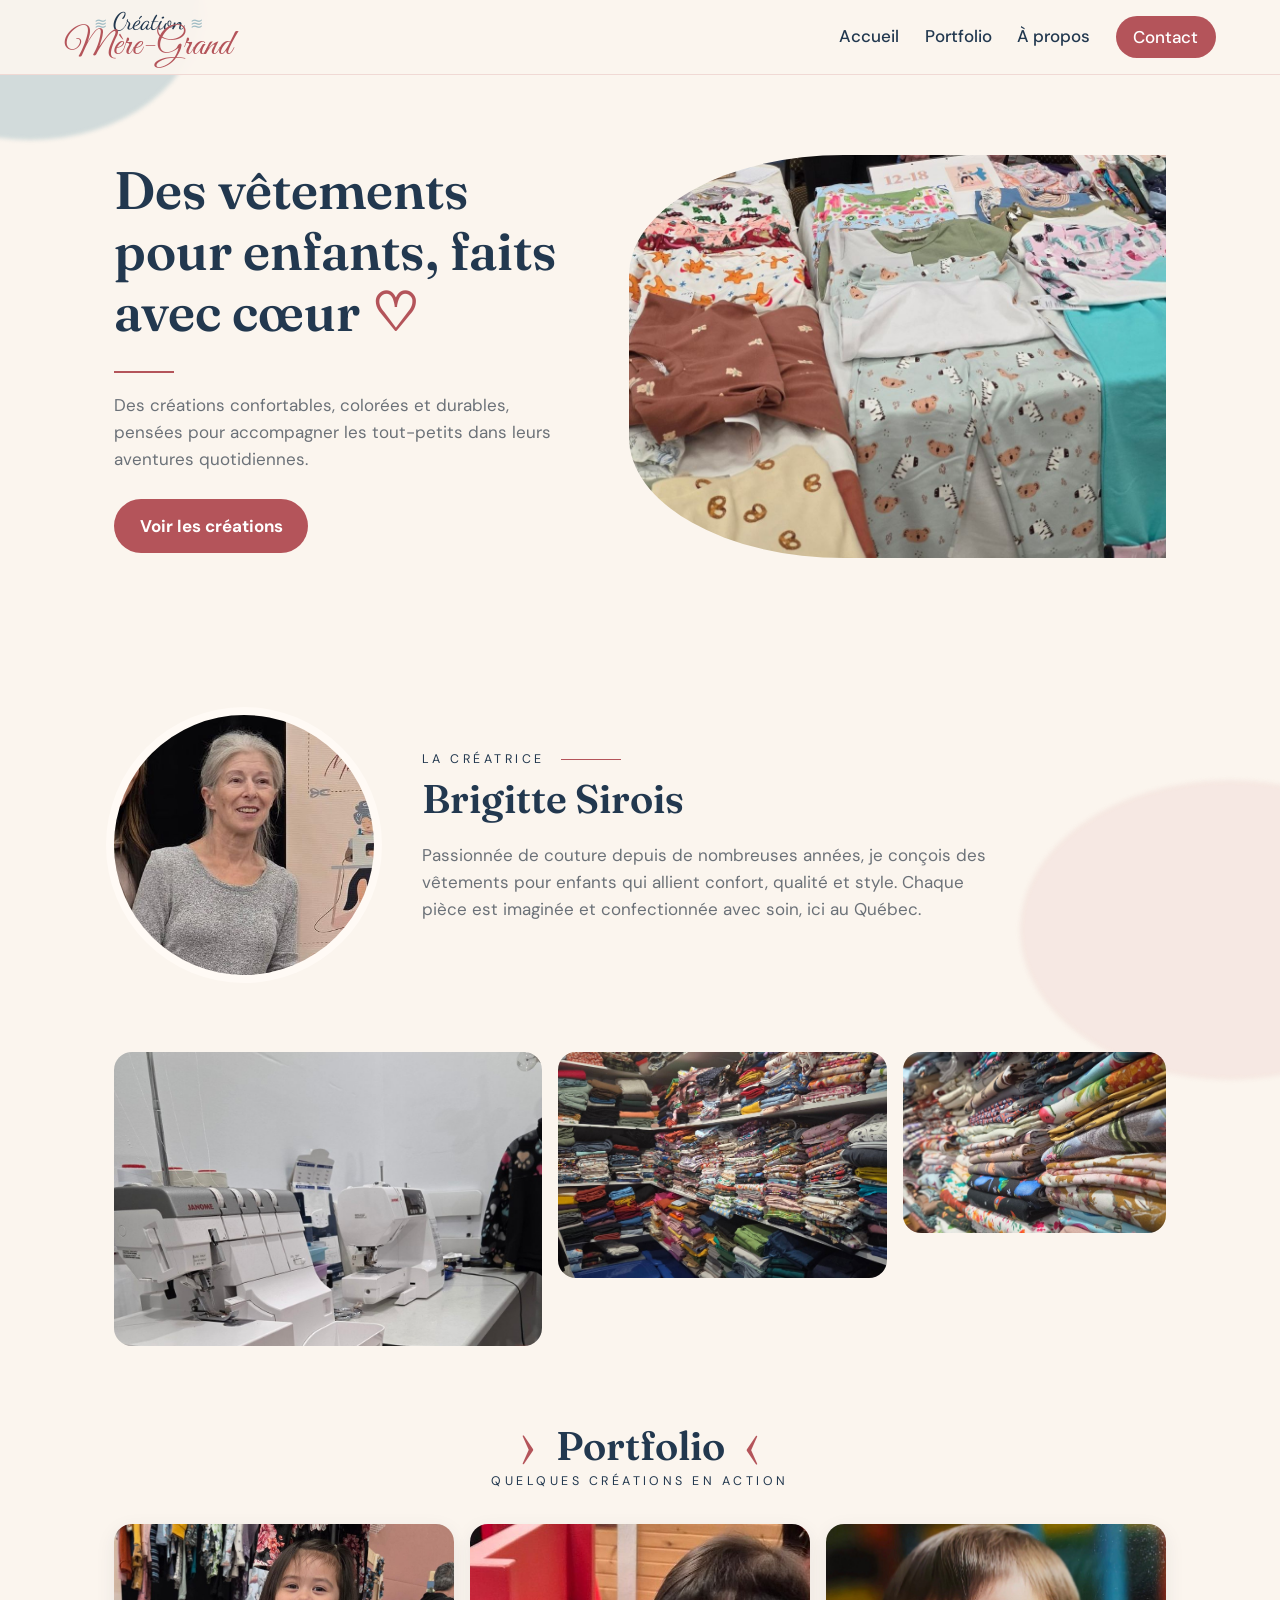
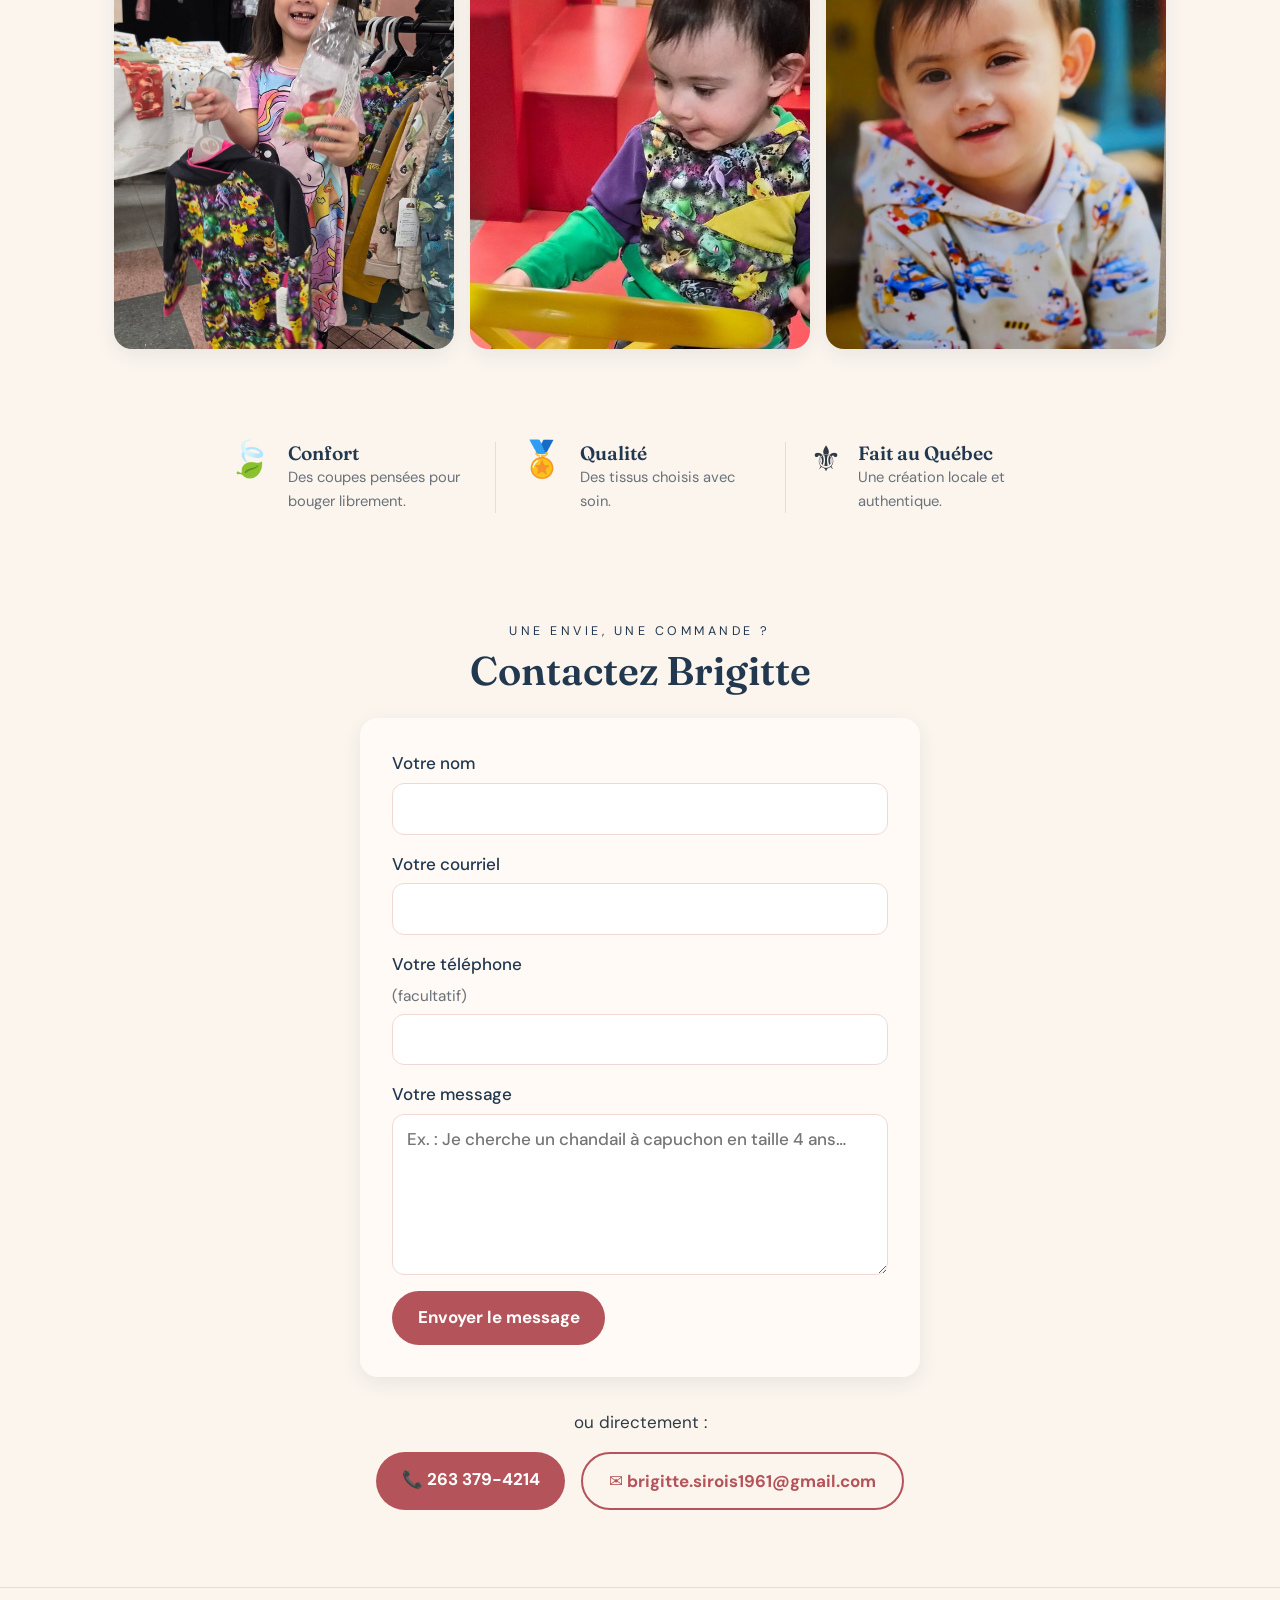
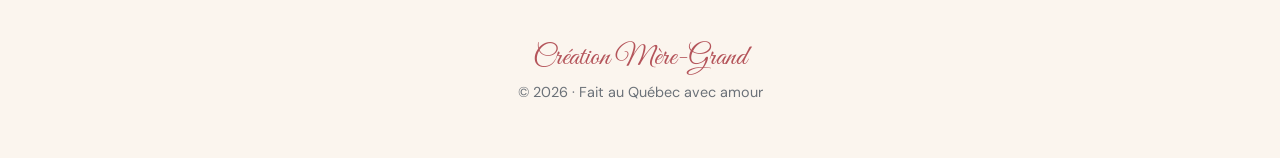
==== index.html @ 8b75501c "Ajouter un formulaire de contact (FormSubmit) et une page Merci Co-Authored-By: Claude Opus 5.5 <nor" ====
<!doctype html>
<html lang="fr">
<head>
  <meta charset="utf-8">
  <meta name="viewport" content="width=device-width, initial-scale=1">
  <title>Création Mère-Grand — Vêtements pour enfants faits au Québec</title>
  <meta name="description" content="Création Mère-Grand : vêtements pour enfants confortables, colorés et durables, cousus à la main au Québec par Brigitte Sirois.">
  <link rel="preconnect" href="https://fonts.googleapis.com">
  <link rel="preconnect" href="https://fonts.gstatic.com" crossorigin>
  <link href="https://fonts.googleapis.com/css2?family=Fraunces:opsz,wght@9..144,500;9..144,600&family=DM+Sans:wght@400;500;700&family=Dancing+Script:wght@600&family=Great+Vibes&display=swap" rel="stylesheet">
  <link rel="stylesheet" href="style.css">
</head>
<body>

  <!-- ===== EN-TÊTE ===== -->
  <header class="topbar">
    <a href="#accueil" class="logo" aria-label="Création Mère-Grand, accueil">
      <span class="logo-top"><i class="dash">≋</i> Création <i class="dash">≋</i></span>
      <span class="logo-script">Mère-Grand</span>
    </a>
    <nav>
      <a href="#accueil">Accueil</a>
      <a href="#portfolio">Portfolio</a>
      <a href="#apropos">À propos</a>
      <a href="#contact" class="nav-cta">Contact</a>
    </nav>
  </header>

  <!-- ===== ACCUEIL ===== -->
  <section id="accueil" class="hero">
    <div class="hero-text">
      <h1>Des vêtements pour enfants, faits avec cœur <span class="heart">♡</span></h1>
      <hr class="rule">
      <p>Des créations confortables, colorées et durables, pensées pour accompagner les tout-petits dans leurs aventures quotidiennes.</p>
      <a href="#portfolio" class="btn">Voir les créations</a>
    </div>
    <figure class="hero-img">
      <img src="images/accueil.jpg" alt="Table couverte de vêtements pour enfants aux motifs colorés">

    </figure>
  </section>

  <!-- ===== LA CRÉATRICE ===== -->
  <section id="apropos" class="section creatrice">
    <div class="portrait">
      <img src="images/brigitte.jpg" alt="Brigitte Sirois à son kiosque Création Mère-Grand">
    </div>
    <div class="creatrice-text">
      <p class="eyebrow">La créatrice</p>
      <h2>Brigitte Sirois</h2>
      <p>Passionnée de couture depuis de nombreuses années, je conçois des vêtements pour enfants qui allient confort, qualité et style. Chaque pièce est imaginée et confectionnée avec soin, ici au Québec.</p>
    </div>
  </section>

  <!-- ===== L'ATELIER (3 photos) ===== -->
  <section class="atelier">
    <div><img src="images/atelier-1.jpg" alt="L'atelier : surjeteuse et machine à coudre, avec une veste polar à pattes sur un cintre"></div>
    <div><img src="images/atelier-2.jpg" alt="Étagères remplies de tissus colorés"></div>
    <div><img src="images/atelier-3.jpg" alt="Piles de tissus à motifs fleuris et ludiques"></div>
  </section>

  <!-- ===== PORTFOLIO ===== -->
  <section id="portfolio" class="section portfolio">
    <h2 class="title-deco"><span>⟩</span> Portfolio <span>⟨</span></h2>
    <p class="eyebrow center">Quelques créations en action</p>

    <div class="grid">
      <!--
        POUR AJOUTER UNE CRÉATION : copiez un bloc <figure> … </figure>
        et remplacez la div par <img src="images/nom-photo.jpg" alt="Description">
      -->
      <figure class="item">
        <img src="images/creation-1.jpg" alt="Petite fille souriante tenant un chandail à capuchon coloré">
      </figure>
      <figure class="item">
        <img src="images/creation-5.jpg" alt="Petit garçon qui joue avec un chandail Pokémon violet et vert">
      </figure>
      <figure class="item">
        <img src="images/creation-6.jpg" alt="Petit garçon souriant avec un chandail à capuchon motifs voitures de police">
      </figure>
    </div>
  </section>

  <!-- ===== VALEURS ===== -->
  <section class="valeurs">
    <div class="valeur">
      <span class="ico">🍃</span>
      <div><h3>Confort</h3><p>Des coupes pensées pour bouger librement.</p></div>
    </div>
    <div class="valeur">
      <span class="ico">🏅</span>
      <div><h3>Qualité</h3><p>Des tissus choisis avec soin.</p></div>
    </div>
    <div class="valeur">
      <span class="ico">⚜️</span>
      <div><h3>Fait au Québec</h3><p>Une création locale et authentique.</p></div>
    </div>
  </section>

  <!-- ===== CONTACT ===== -->
  <section id="contact" class="section contact">
    <p class="eyebrow center">Une envie, une commande ?</p>
    <h2>Contactez Brigitte</h2>

    <!-- Formulaire : les messages sont envoyés au courriel de Brigitte par FormSubmit (gratuit) -->
    <form class="contact-form" action="https://formsubmit.co/brigitte.sirois1961@gmail.com" method="POST">
      <input type="hidden" name="_subject" value="Nouveau message — Création Mère-Grand">
      <input type="hidden" name="_template" value="table">
      <input type="hidden" name="_next" value="https://soralee14.github.io/creation-mere-grand/merci.html">
      <input type="text" name="_honey" class="honey" tabindex="-1" autocomplete="off" aria-hidden="true">

      <label>Votre nom
        <input type="text" name="Nom" required autocomplete="name">
      </label>
      <label>Votre courriel
        <input type="email" name="email" required autocomplete="email">
      </label>
      <label>Votre téléphone <span class="opt">(facultatif)</span>
        <input type="tel" name="Téléphone" autocomplete="tel">
      </label>
      <label>Votre message
        <textarea name="Message" rows="5" required placeholder="Ex. : Je cherche un chandail à capuchon en taille 4 ans…"></textarea>
      </label>
      <button type="submit" class="btn">Envoyer le message</button>
    </form>

    <p class="or">ou directement :</p>
    <div class="contact-links">
      <a class="btn" href="tel:+12633794214">📞 263 379-4214</a>
      <a class="btn btn-outline" href="mailto:brigitte.sirois1961@gmail.com?subject=Création%20Mère-Grand">✉️ brigitte.sirois1961@gmail.com</a>
    </div>
  </section>

  <footer>
    <p><span class="footer-script">Création Mère-Grand</span><br>© <span id="annee"></span> · Fait au Québec avec amour</p>
  </footer>

  <script>document.getElementById('annee').textContent = new Date().getFullYear();</script>
</body>
</html>
---- style.css ----
:root {
  --bg: #fbf5ee;          /* crème de la pancarte */
  --surface: #fffaf5;
  --navy: #22384f;        /* titres bleu marine */
  --text: #2f3a44;
  --muted: #6b7178;
  --rose: #b4545a;        /* rouge "Mère-Grand" */
  --rose-soft: #f0d9d4;
  --blue: #9fbcc4;        /* bleu-gris des formes */
  --radius: 18px;
}

* { box-sizing: border-box; }
html { scroll-behavior: smooth; }
body {
  margin: 0; background: var(--bg); color: var(--text);
  font-family: "DM Sans", system-ui, sans-serif; font-size: 17px; line-height: 1.6;
  overflow-x: hidden;
}
/* formes douces en fond, comme sur la maquette */
body::before, body::after {
  content: ""; position: fixed; z-index: -1; border-radius: 50%; filter: blur(2px); opacity: .45;
}
body::before { width: 340px; height: 260px; top: -120px; left: -140px; background: var(--blue); }
body::after  { width: 420px; height: 300px; bottom: -180px; right: -160px; background: var(--rose-soft); }

img { max-width: 100%; display: block; width: 100%; height: 100%; object-fit: cover; }
h1, h2, h3 { font-family: "Fraunces", Georgia, serif; color: var(--navy); line-height: 1.15; margin: 0 0 .5em; font-weight: 600; }
h1 { font-size: clamp(2.1rem, 5vw, 3.3rem); }
h2 { font-size: clamp(1.8rem, 4vw, 2.5rem); }
figure { margin: 0; }

/* ===== En-tête / logo ===== */
.topbar {
  position: sticky; top: 0; z-index: 10;
  display: flex; justify-content: space-between; align-items: center; gap: 1rem;
  padding: .6rem clamp(16px, 5vw, 64px);
  background: rgba(251, 245, 238, .93); backdrop-filter: blur(6px);
  border-bottom: 1px solid var(--rose-soft);
}
.logo { text-decoration: none; display: flex; flex-direction: column; align-items: center; line-height: 1; }
.logo-top { font-family: "Dancing Script", cursive; font-size: 1.5rem; color: var(--navy); }
.dash { font-style: normal; color: var(--blue); font-size: 1rem; }
.logo-script { font-family: "Great Vibes", cursive; font-size: 2.3rem; color: var(--rose); margin-top: -.15em; }
nav { display: flex; gap: 1.6rem; align-items: center; }
nav a { color: var(--navy); text-decoration: none; font-weight: 500; padding: .3rem 0; border-bottom: 2px solid transparent; }
nav a:hover { border-color: var(--rose); }
nav .nav-cta { background: var(--rose); color: #fff; padding: .45rem 1.1rem; border-radius: 999px; border: 0; }
nav .nav-cta:hover { background: #963f46; }

/* ===== Boutons ===== */
.btn {
  display: inline-block; background: var(--rose); color: #fff; text-decoration: none;
  font-weight: 700; padding: .85rem 1.6rem; border-radius: 999px; transition: background .2s;
}
.btn:hover { background: #963f46; }
.btn-outline { background: transparent; color: var(--rose); border: 2px solid var(--rose); }
.btn-outline:hover { background: var(--rose); color: #fff; }

/* ===== Images de remplacement (en attendant les vraies photos) ===== */
.ph {
  position: relative; width: 100%; height: 100%; min-height: 160px;
  display: grid; place-items: center; font-size: 3rem; border-radius: inherit;
  background: repeating-linear-gradient(45deg, #f3e6dc 0 14px, #f8eee6 14px 28px);
}
.ph::after {
  content: attr(data-label); position: absolute; bottom: 10px; left: 50%; transform: translateX(-50%);
  font-size: .75rem; color: var(--muted); background: rgba(255,255,255,.8);
  padding: .15rem .6rem; border-radius: 999px; white-space: nowrap;
}

/* ===== Accueil ===== */
.hero {
  display: grid; grid-template-columns: 1fr 1.15fr; gap: 3rem; align-items: center;
  max-width: 1180px; margin: 0 auto; padding: clamp(36px, 7vw, 80px) clamp(16px, 5vw, 64px);
}
.heart { color: var(--rose); font-family: "Dancing Script", cursive; }
.rule { width: 60px; border: 0; border-top: 2px solid var(--rose); margin: 1.2rem 0; }
.hero-text p { color: var(--muted); max-width: 30em; margin-bottom: 1.6rem; }
.hero-img { aspect-ratio: 4 / 3; border-radius: 40% 0 0 40% / 30% 0 0 30%; overflow: hidden; }

/* ===== Sections ===== */
.section { max-width: 1180px; margin: 0 auto; padding: clamp(40px, 6vw, 80px) clamp(16px, 5vw, 64px); }
.eyebrow { text-transform: uppercase; letter-spacing: .28em; font-size: .78rem; color: var(--navy); margin: 0 0 .4rem; }
.eyebrow.center { text-align: center; }

/* La créatrice */
.creatrice { display: flex; gap: 3rem; align-items: center; }
.portrait { flex: 0 0 260px; height: 260px; border-radius: 50%; overflow: hidden; box-shadow: 0 0 0 8px var(--surface); }
.creatrice-text p:last-child { color: var(--muted); max-width: 34em; }
.creatrice .eyebrow::after { content: ""; display: inline-block; width: 60px; border-top: 1px solid var(--rose); margin-left: 1rem; vertical-align: middle; }

/* L'atelier */
.atelier {
  display: grid; grid-template-columns: 1.3fr 1fr 0.8fr; gap: 1rem;
  max-width: 1180px; margin: 0 auto; padding: 0 clamp(16px, 5vw, 64px);
}
.atelier > * { aspect-ratio: 16 / 11; border-radius: var(--radius); overflow: hidden; }

/* Portfolio */
.portfolio h2 { text-align: center; margin-bottom: .2rem; }
.title-deco span { color: var(--rose); font-size: .8em; margin: 0 .4em; }
.grid { display: grid; grid-template-columns: repeat(3, 1fr); gap: 1rem; margin-top: 2rem; }
.item { border-radius: var(--radius); overflow: hidden; background: var(--surface); box-shadow: 0 6px 20px rgba(34,56,79,.08); transition: transform .2s; }
.item:hover { transform: translateY(-4px); }
.item > :first-child { aspect-ratio: 4 / 5; height: auto; }
.item .ph::after { display: none; }
figcaption { padding: .7rem 1rem; font-weight: 500; color: var(--navy); text-align: center; }

/* Valeurs */
.valeurs {
  display: grid; grid-template-columns: repeat(3, 1fr);
  max-width: 1000px; margin: 0 auto; padding: 1rem clamp(16px, 5vw, 64px) 2rem;
}
.valeur { display: flex; gap: 1rem; align-items: flex-start; padding: 0 1.5rem; }
.valeur + .valeur { border-left: 1px solid var(--rose-soft); }
.ico { font-size: 2.2rem; line-height: 1; }
.valeur h3 { font-size: 1.2rem; margin-bottom: .15rem; }
.valeur p { margin: 0; color: var(--muted); font-size: .92rem; }

/* Contact */
.contact { text-align: center; }
.contact-links { display: flex; flex-wrap: wrap; justify-content: center; gap: 1rem; margin-top: 1rem; }
.contact .btn { word-break: break-all; }

/* Formulaire */
.contact-form {
  max-width: 560px; margin: 1.5rem auto 0; padding: clamp(20px, 4vw, 32px);
  display: grid; gap: 1rem; text-align: left;
  background: var(--surface); border-radius: var(--radius);
  box-shadow: 0 6px 20px rgba(34,56,79,.08);
}
.contact-form label { display: grid; gap: .35rem; font-weight: 500; color: var(--navy); }
.contact-form .opt { font-weight: 400; color: var(--muted); font-size: .9em; }
.contact-form input, .contact-form textarea {
  font: inherit; color: var(--text); background: #fff;
  border: 1.5px solid var(--rose-soft); border-radius: 12px; padding: .7rem .9rem; width: 100%;
}
.contact-form input:focus, .contact-form textarea:focus { outline: none; border-color: var(--rose); box-shadow: 0 0 0 3px rgba(180,84,90,.15); }
.contact-form textarea { resize: vertical; }
.contact-form button { border: 0; cursor: pointer; font: inherit; font-weight: 700; justify-self: start; }
.honey { position: absolute; left: -9999px; }
.contact .or { margin: 2rem 0 0; }

footer { text-align: center; padding: 2rem 16px 2.5rem; color: var(--muted); font-size: .9rem; border-top: 1px solid var(--rose-soft); }
.footer-script { font-family: "Great Vibes", cursive; font-size: 1.8rem; color: var(--rose); }

/* ===== Tablette ===== */
@media (max-width: 900px) {
  .grid { grid-template-columns: repeat(2, 1fr); }
  .valeurs { grid-template-columns: 1fr; gap: 1.2rem; }
  .valeur + .valeur { border-left: 0; }
}
/* ===== Téléphone ===== */
@media (max-width: 720px) {
  .hero { grid-template-columns: 1fr; gap: 1.5rem; }
  .hero-img { order: -1; border-radius: var(--radius); }
  .creatrice { flex-direction: column; text-align: center; gap: 1.5rem; }
  .portrait { flex-basis: auto; width: 200px; height: 200px; }
  .creatrice .eyebrow::after { display: none; }
  .creatrice-text p:last-child { margin: 0 auto; }
  .atelier { grid-template-columns: 1fr 1fr; }
  .atelier > :first-child { grid-column: span 2; }
  nav { gap: 1rem; }
  nav a:not(.nav-cta) { display: none; }
  .logo-script { font-size: 1.9rem; }
}
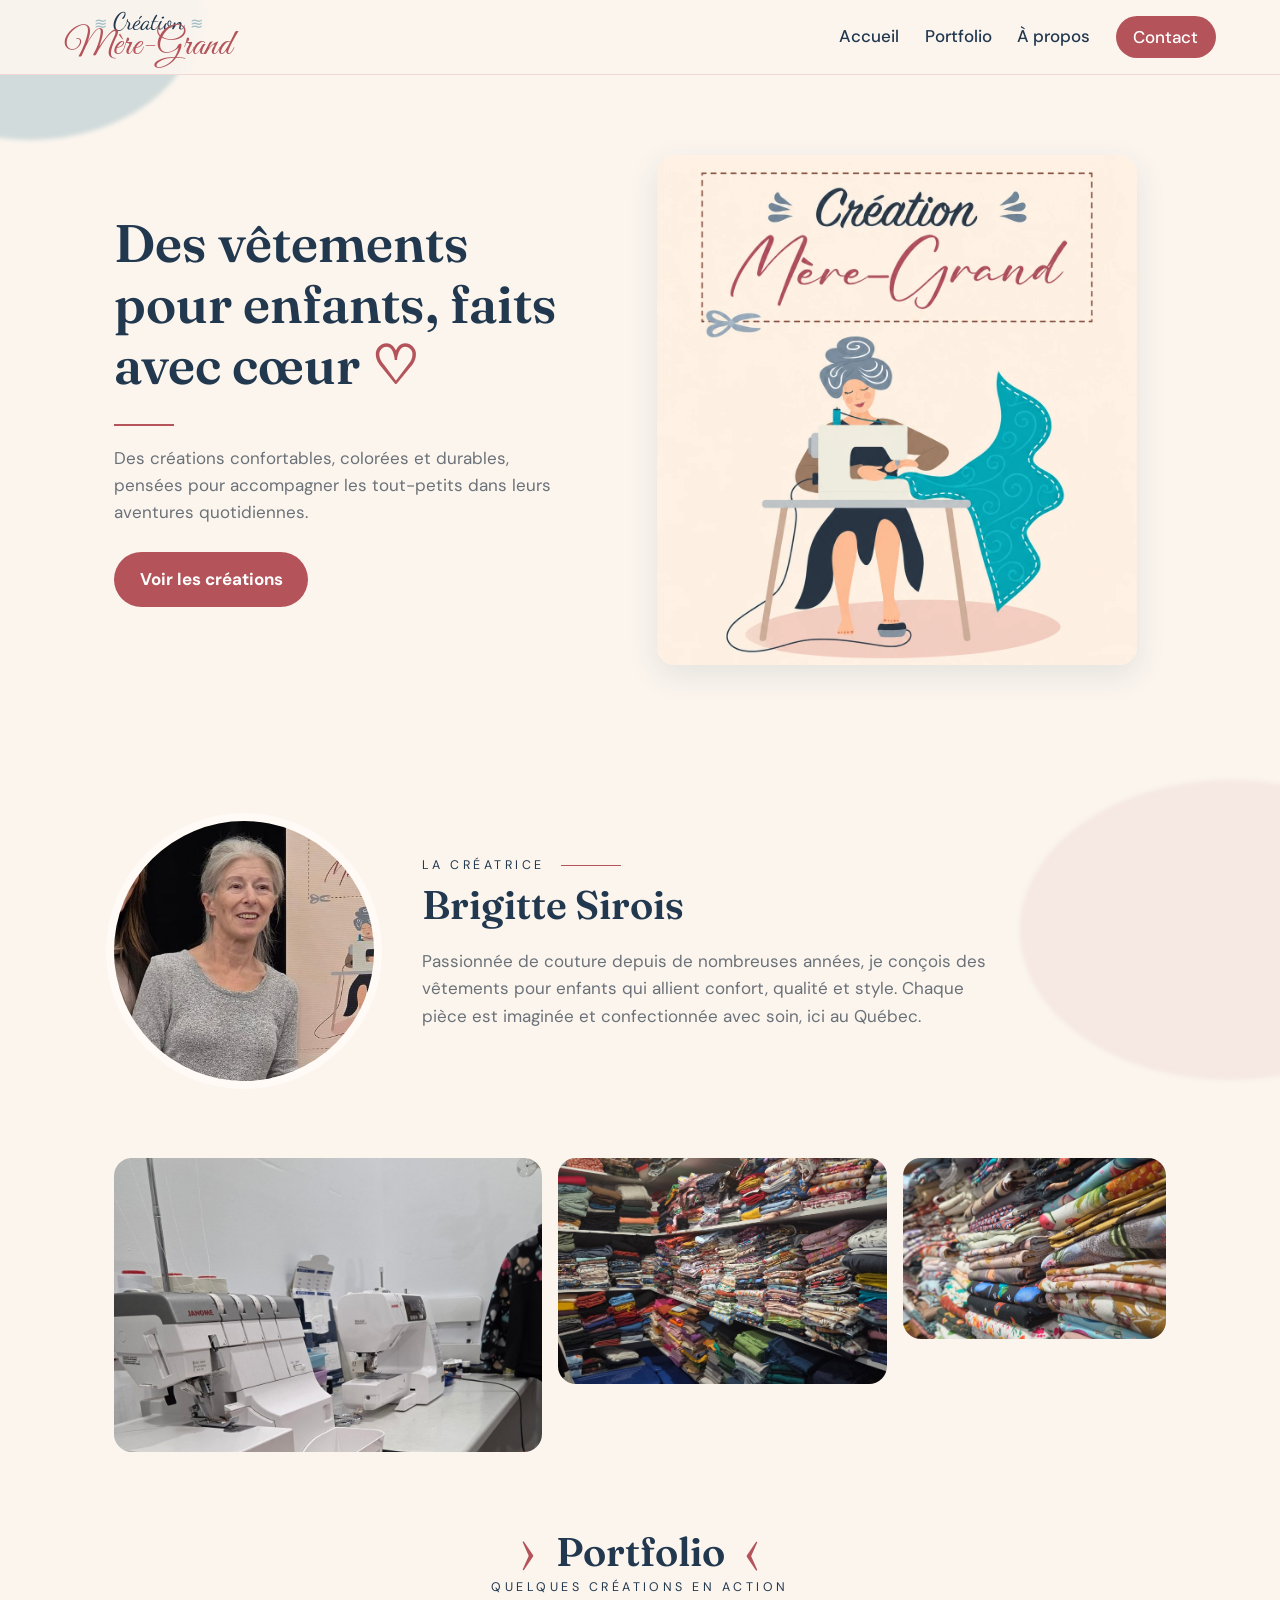
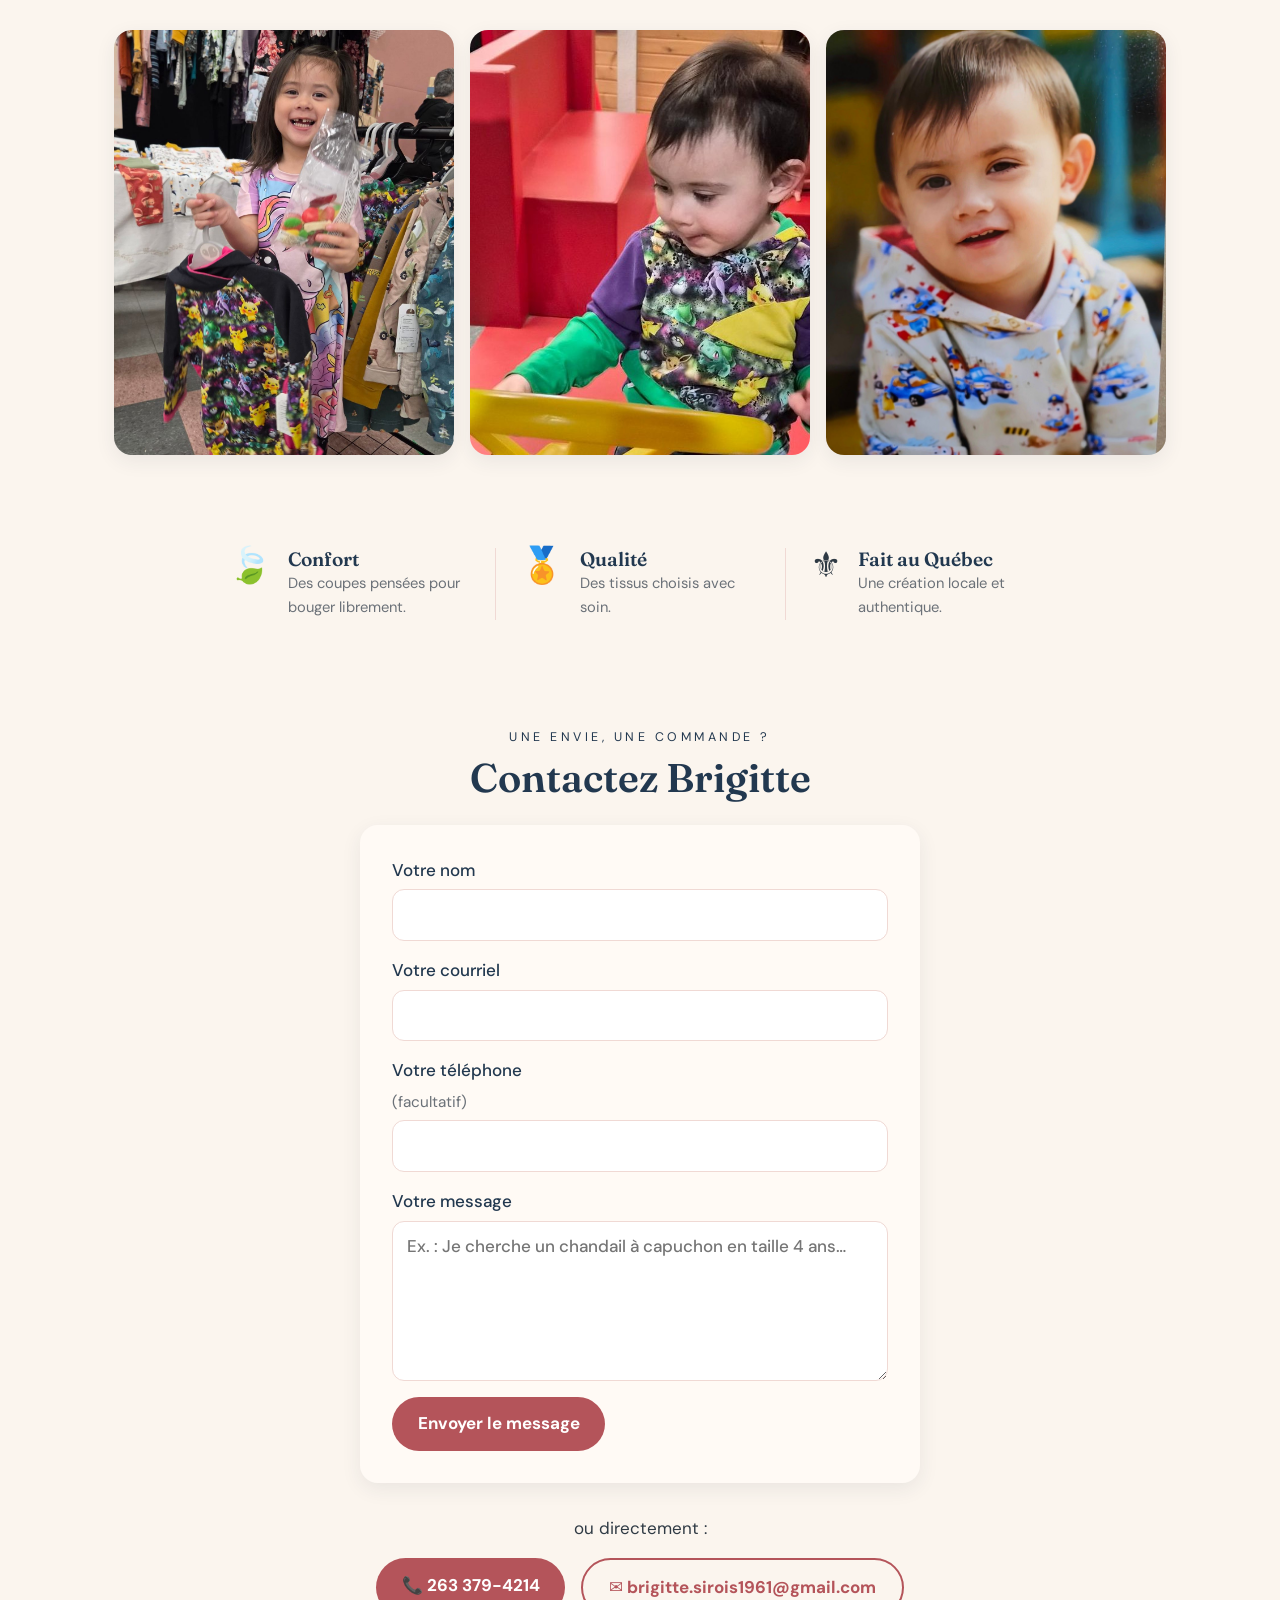
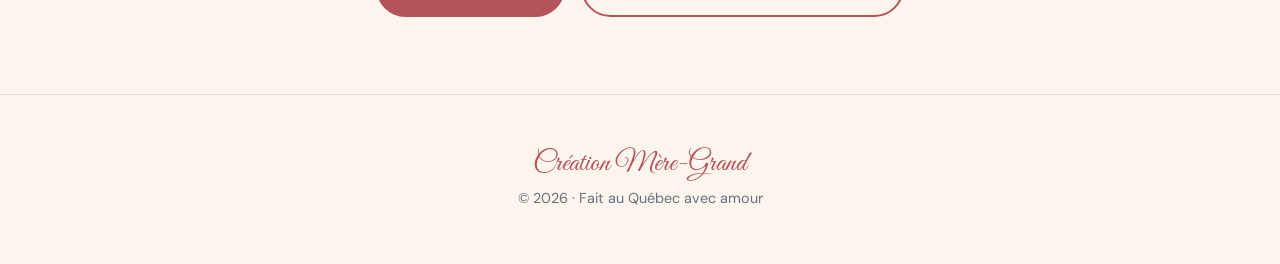
==== commit 26930215: "Accueil : remplacer la photo par le logo illustré Co-Authored-By: Claude Opus 5.5 <noreply@anthropic" ====
--- a/index.html
+++ b/index.html
@@ -35,7 +35,7 @@
       <a href="#portfolio" class="btn">Voir les créations</a>
     </div>
     <figure class="hero-img">
-      <img src="images/accueil.jpg" alt="Table couverte de vêtements pour enfants aux motifs colorés">
+      <img src="images/logo-mere-grand.webp" alt="Logo Création Mère-Grand : une grand-mère qui coud à sa machine">
 
     </figure>
   </section>
@@ -103,7 +103,7 @@
     <h2>Contactez Brigitte</h2>
 
     <!-- Formulaire : les messages sont envoyés au courriel de Brigitte par FormSubmit (gratuit) -->
-    <form class="contact-form" action="https://formsubmit.co/brigitte.sirois1961@gmail.com" method="POST">
+    <form class="contact-form" action="https://formsubmit.co/creationmeregrand@gmail.com" method="POST">
       <input type="hidden" name="_subject" value="Nouveau message — Création Mère-Grand">
       <input type="hidden" name="_template" value="table">
       <input type="hidden" name="_next" value="https://soralee14.github.io/creation-mere-grand/merci.html">
--- a/style.css
+++ b/style.css
@@ -77,7 +77,9 @@
 .heart { color: var(--rose); font-family: "Dancing Script", cursive; }
 .rule { width: 60px; border: 0; border-top: 2px solid var(--rose); margin: 1.2rem 0; }
 .hero-text p { color: var(--muted); max-width: 30em; margin-bottom: 1.6rem; }
-.hero-img { aspect-ratio: 4 / 3; border-radius: 40% 0 0 40% / 30% 0 0 30%; overflow: hidden; }
+/* Logo illustré : on montre le haut (logo + grand-mère), sans les coordonnées du bas */
+.hero-img { aspect-ratio: 1122 / 1190; border-radius: var(--radius); overflow: hidden; max-width: 480px; justify-self: center; box-shadow: 0 10px 30px rgba(34,56,79,.10); }
+.hero-img img { object-position: top; }
 
 /* ===== Sections ===== */
 .section { max-width: 1180px; margin: 0 auto; padding: clamp(40px, 6vw, 80px) clamp(16px, 5vw, 64px); }
@@ -154,7 +156,7 @@
 /* ===== Téléphone ===== */
 @media (max-width: 720px) {
   .hero { grid-template-columns: 1fr; gap: 1.5rem; }
-  .hero-img { order: -1; border-radius: var(--radius); }
+  .hero-img { order: -1; max-width: 360px; }
   .creatrice { flex-direction: column; text-align: center; gap: 1.5rem; }
   .portrait { flex-basis: auto; width: 200px; height: 200px; }
   .creatrice .eyebrow::after { display: none; }
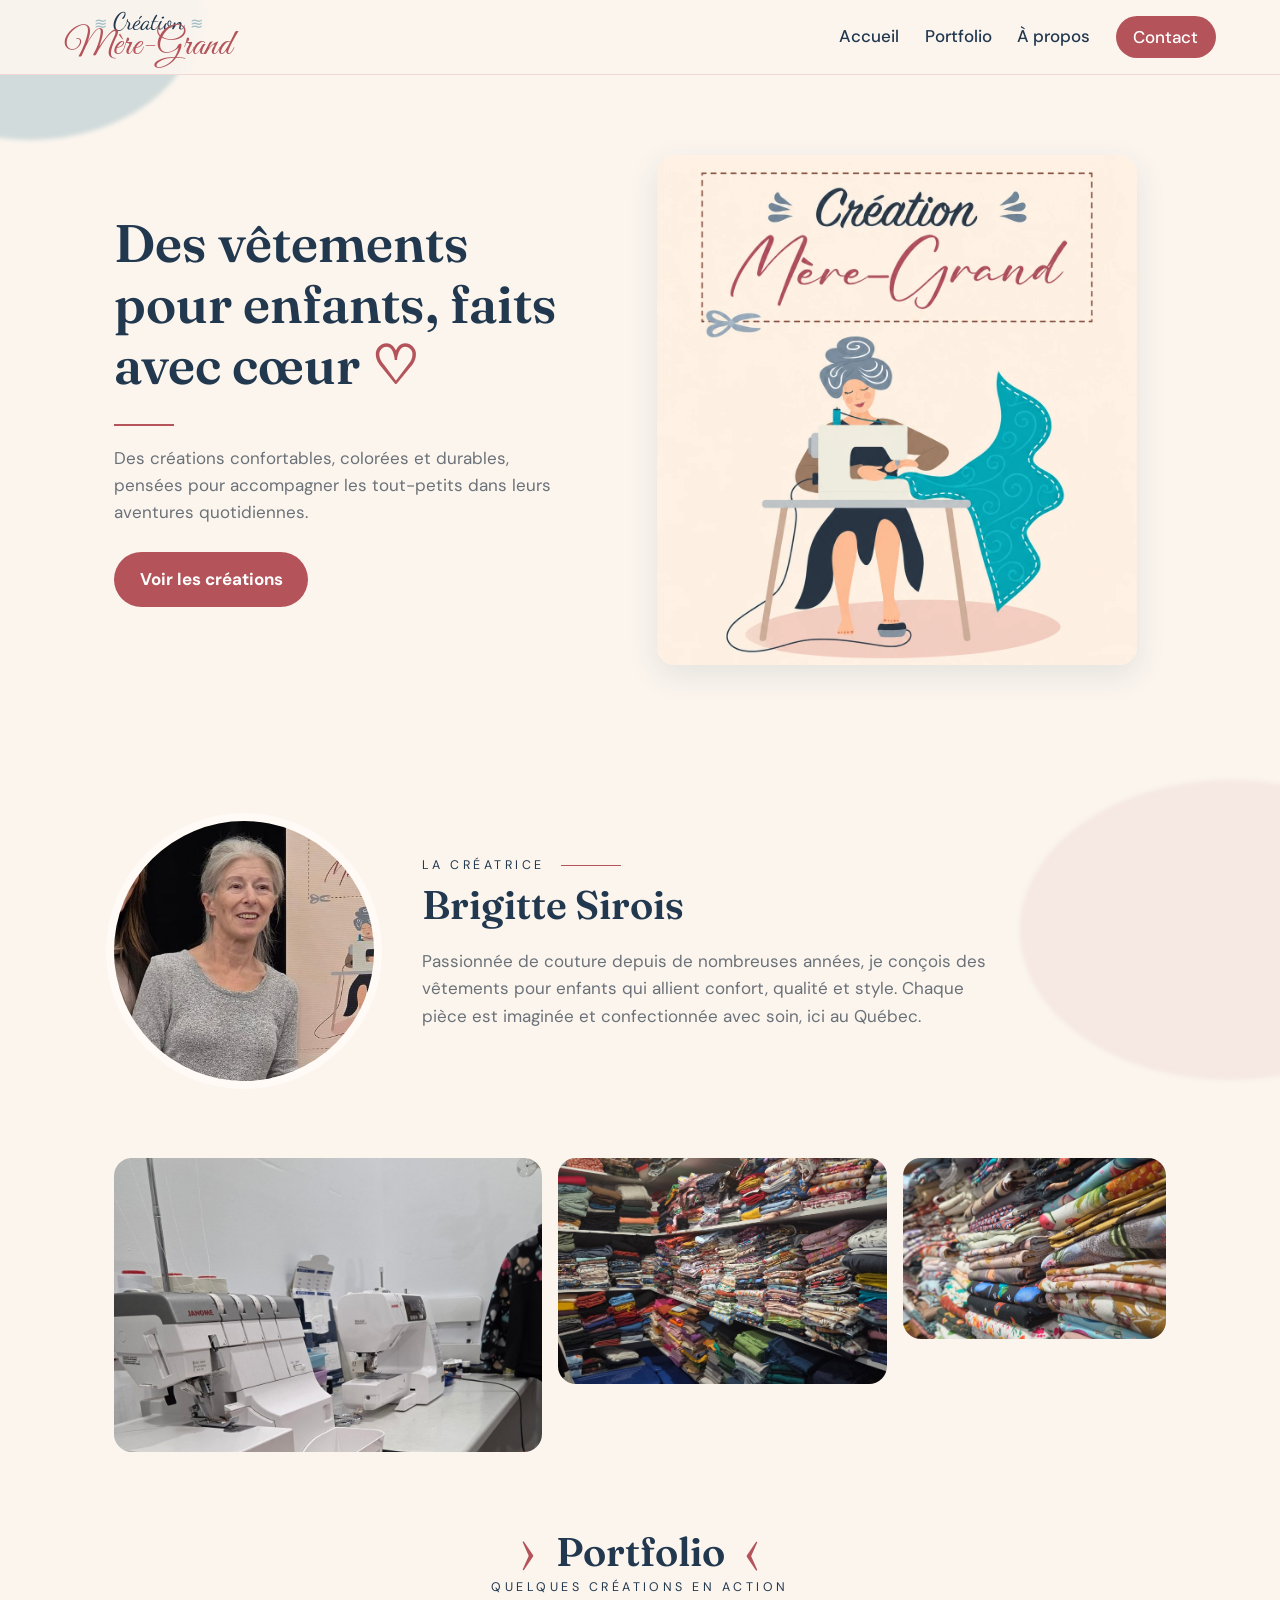
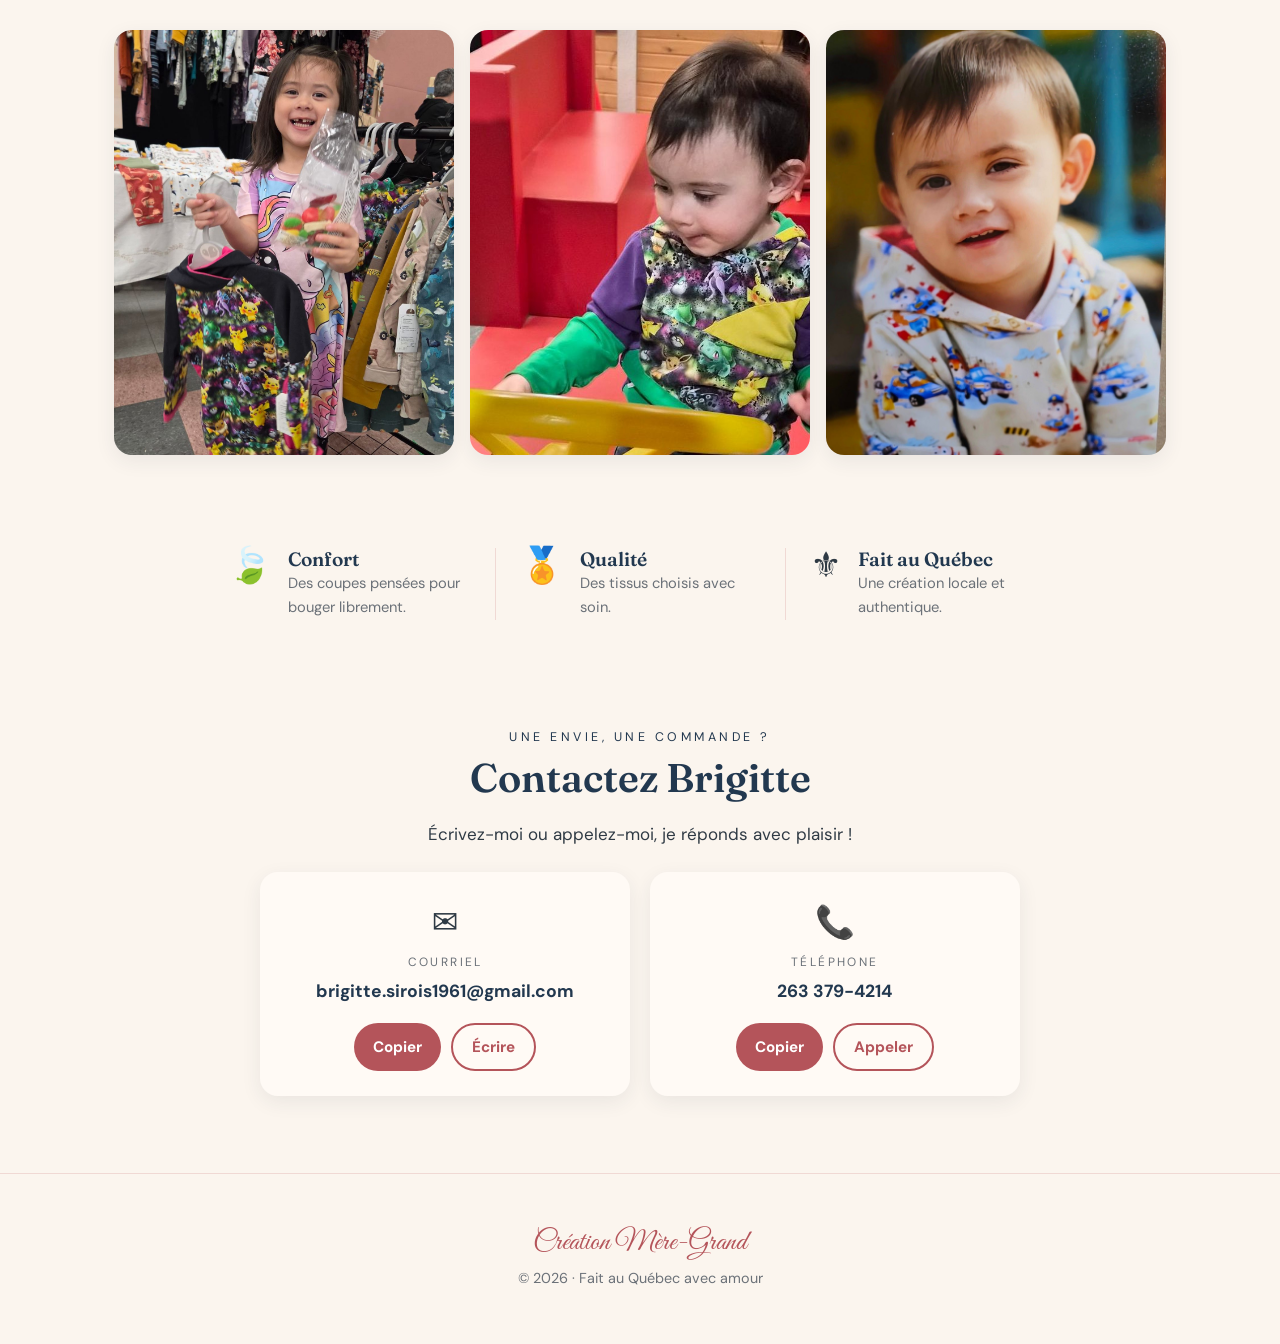
==== commit c4829a5a: "Retirer le formulaire : courriel et téléphone avec boutons Copier Co-Authored-By: Claude Opus 5.5 <n" ====
--- a/index.html
+++ b/index.html
@@ -101,33 +101,27 @@
   <section id="contact" class="section contact">
     <p class="eyebrow center">Une envie, une commande ?</p>
     <h2>Contactez Brigitte</h2>
-
-    <!-- Formulaire : les messages sont envoyés au courriel de Brigitte par FormSubmit (gratuit) -->
-    <form class="contact-form" action="https://formsubmit.co/creationmeregrand@gmail.com" method="POST">
-      <input type="hidden" name="_subject" value="Nouveau message — Création Mère-Grand">
-      <input type="hidden" name="_template" value="table">
-      <input type="hidden" name="_next" value="https://soralee14.github.io/creation-mere-grand/merci.html">
-      <input type="text" name="_honey" class="honey" tabindex="-1" autocomplete="off" aria-hidden="true">
-
-      <label>Votre nom
-        <input type="text" name="Nom" required autocomplete="name">
-      </label>
-      <label>Votre courriel
-        <input type="email" name="email" required autocomplete="email">
-      </label>
-      <label>Votre téléphone <span class="opt">(facultatif)</span>
-        <input type="tel" name="Téléphone" autocomplete="tel">
-      </label>
-      <label>Votre message
-        <textarea name="Message" rows="5" required placeholder="Ex. : Je cherche un chandail à capuchon en taille 4 ans…"></textarea>
-      </label>
-      <button type="submit" class="btn">Envoyer le message</button>
-    </form>
-
-    <p class="or">ou directement :</p>
-    <div class="contact-links">
-      <a class="btn" href="tel:+12633794214">📞 263 379-4214</a>
-      <a class="btn btn-outline" href="mailto:brigitte.sirois1961@gmail.com?subject=Création%20Mère-Grand">✉️ brigitte.sirois1961@gmail.com</a>
+    <p>Écrivez-moi ou appelez-moi, je réponds avec plaisir !</p>
+
+    <div class="contact-cards">
+      <div class="contact-card">
+        <span class="cc-ico">✉️</span>
+        <span class="cc-label">Courriel</span>
+        <span class="cc-value" id="courriel">brigitte.sirois1961@gmail.com</span>
+        <div class="cc-actions">
+          <button type="button" class="btn copy-btn" data-copy="brigitte.sirois1961@gmail.com">Copier</button>
+          <a class="btn btn-outline" href="mailto:brigitte.sirois1961@gmail.com?subject=Création%20Mère-Grand">Écrire</a>
+        </div>
+      </div>
+      <div class="contact-card">
+        <span class="cc-ico">📞</span>
+        <span class="cc-label">Téléphone</span>
+        <span class="cc-value">263 379-4214</span>
+        <div class="cc-actions">
+          <button type="button" class="btn copy-btn" data-copy="263 379-4214">Copier</button>
+          <a class="btn btn-outline" href="tel:+12633794214">Appeler</a>
+        </div>
+      </div>
     </div>
   </section>
 
@@ -135,6 +129,72 @@
     <p><span class="footer-script">Création Mère-Grand</span><br>© <span id="annee"></span> · Fait au Québec avec amour</p>
   </footer>
 
-  <script>document.getElementById('annee').textContent = new Date().getFullYear();</script>
+  <!-- ===== VISIONNEUSE (clic sur une photo pour l'agrandir) ===== -->
+  <div class="lightbox" id="lightbox" hidden role="dialog" aria-modal="true" aria-label="Photo agrandie">
+    <button class="lb-btn lb-close" aria-label="Fermer">✕</button>
+    <button class="lb-btn lb-prev" aria-label="Photo précédente">‹</button>
+    <img class="lb-img" alt="">
+    <button class="lb-btn lb-next" aria-label="Photo suivante">›</button>
+  </div>
+
+  <script>
+    document.getElementById('annee').textContent = new Date().getFullYear();
+
+    // Boutons « Copier »
+    document.querySelectorAll('.copy-btn').forEach(btn => {
+      btn.addEventListener('click', async () => {
+        const text = btn.dataset.copy;
+        try { await navigator.clipboard.writeText(text); }
+        catch {
+          const t = document.createElement('textarea'); t.value = text; document.body.appendChild(t);
+          t.select(); document.execCommand('copy'); t.remove();
+        }
+        const old = btn.textContent; btn.textContent = 'Copié ✓'; btn.classList.add('copied');
+        setTimeout(() => { btn.textContent = old; btn.classList.remove('copied'); }, 2000);
+      });
+    });
+
+    // Visionneuse
+    (function () {
+      const photos = [...document.querySelectorAll('.portrait img, .atelier img, .item img')];
+      const box = document.getElementById('lightbox');
+      const img = box.querySelector('.lb-img');
+      let i = 0;
+
+      function show(n) {
+        i = (n + photos.length) % photos.length;
+        img.src = photos[i].src;
+        img.alt = photos[i].alt;
+      }
+      function open(n) { show(n); box.hidden = false; document.body.style.overflow = 'hidden'; }
+      function close() { box.hidden = true; document.body.style.overflow = ''; }
+
+      photos.forEach((p, n) => {
+        p.classList.add('zoomable');
+        p.tabIndex = 0;
+        p.addEventListener('click', () => open(n));
+        p.addEventListener('keydown', e => { if (e.key === 'Enter') open(n); });
+      });
+      box.querySelector('.lb-close').onclick = close;
+      box.querySelector('.lb-prev').onclick = e => { e.stopPropagation(); show(i - 1); };
+      box.querySelector('.lb-next').onclick = e => { e.stopPropagation(); show(i + 1); };
+      box.addEventListener('click', e => { if (e.target === box) close(); });
+      document.addEventListener('keydown', e => {
+        if (box.hidden) return;
+        if (e.key === 'Escape') close();
+        if (e.key === 'ArrowLeft') show(i - 1);
+        if (e.key === 'ArrowRight') show(i + 1);
+      });
+      // Glisser du doigt sur téléphone
+      let x0 = null;
+      box.addEventListener('touchstart', e => { x0 = e.touches[0].clientX; }, { passive: true });
+      box.addEventListener('touchend', e => {
+        if (x0 === null) return;
+        const dx = e.changedTouches[0].clientX - x0;
+        if (Math.abs(dx) > 50) show(dx < 0 ? i + 1 : i - 1);
+        x0 = null;
+      });
+    })();
+  </script>
 </body>
 </html>
--- a/style.css
+++ b/style.css
@@ -125,27 +125,53 @@
 .contact-links { display: flex; flex-wrap: wrap; justify-content: center; gap: 1rem; margin-top: 1rem; }
 .contact .btn { word-break: break-all; }
 
-/* Formulaire */
-.contact-form {
-  max-width: 560px; margin: 1.5rem auto 0; padding: clamp(20px, 4vw, 32px);
-  display: grid; gap: 1rem; text-align: left;
-  background: var(--surface); border-radius: var(--radius);
+/* Cartes de contact */
+.contact-cards {
+  display: grid; grid-template-columns: repeat(auto-fit, minmax(260px, 1fr)); gap: 1.2rem;
+  max-width: 760px; margin: 1.5rem auto 0;
+}
+.contact-card {
+  display: flex; flex-direction: column; align-items: center; gap: .3rem;
+  background: var(--surface); border-radius: var(--radius); padding: 1.6rem 1.2rem;
   box-shadow: 0 6px 20px rgba(34,56,79,.08);
 }
-.contact-form label { display: grid; gap: .35rem; font-weight: 500; color: var(--navy); }
-.contact-form .opt { font-weight: 400; color: var(--muted); font-size: .9em; }
-.contact-form input, .contact-form textarea {
-  font: inherit; color: var(--text); background: #fff;
-  border: 1.5px solid var(--rose-soft); border-radius: 12px; padding: .7rem .9rem; width: 100%;
-}
-.contact-form input:focus, .contact-form textarea:focus { outline: none; border-color: var(--rose); box-shadow: 0 0 0 3px rgba(180,84,90,.15); }
-.contact-form textarea { resize: vertical; }
-.contact-form button { border: 0; cursor: pointer; font: inherit; font-weight: 700; justify-self: start; }
-.honey { position: absolute; left: -9999px; }
-.contact .or { margin: 2rem 0 0; }
+.cc-ico { font-size: 2rem; }
+.cc-label { text-transform: uppercase; letter-spacing: .2em; font-size: .75rem; color: var(--muted); }
+.cc-value { font-weight: 700; color: var(--navy); font-size: 1.1rem; word-break: break-all; user-select: all; }
+.cc-actions { display: flex; gap: .6rem; margin-top: .8rem; flex-wrap: wrap; justify-content: center; }
+.cc-actions .btn { padding: .6rem 1.2rem; font-size: .95rem; }
+.copy-btn { border: 0; cursor: pointer; font: inherit; font-weight: 700; }
+.copy-btn.copied { background: #4f8a6b; }
 
 footer { text-align: center; padding: 2rem 16px 2.5rem; color: var(--muted); font-size: .9rem; border-top: 1px solid var(--rose-soft); }
 .footer-script { font-family: "Great Vibes", cursive; font-size: 1.8rem; color: var(--rose); }
+
+/* ===== Visionneuse ===== */
+.zoomable { cursor: zoom-in; transition: transform .3s; }
+.atelier > div:hover .zoomable, .item:hover .zoomable { transform: scale(1.03); }
+.lightbox {
+  position: fixed; inset: 0; z-index: 100;
+  display: flex; align-items: center; justify-content: center;
+  background: rgba(20, 28, 38, .92); padding: 16px;
+}
+.lightbox[hidden] { display: none; }
+.lb-img {
+  width: auto; height: auto; max-width: min(92vw, 1100px); max-height: 88vh;
+  object-fit: contain; border-radius: 12px; box-shadow: 0 20px 60px rgba(0,0,0,.4);
+}
+.lb-btn {
+  position: absolute; border: 0; cursor: pointer; color: #fff; background: rgba(255,255,255,.15);
+  width: 52px; height: 52px; border-radius: 50%; font-size: 2rem; line-height: 1;
+  display: grid; place-items: center; transition: background .2s;
+}
+.lb-btn:hover { background: rgba(255,255,255,.3); }
+.lb-close { top: 16px; right: 16px; font-size: 1.4rem; }
+.lb-prev { left: 16px; top: 50%; transform: translateY(-50%); }
+.lb-next { right: 16px; top: 50%; transform: translateY(-50%); }
+@media (max-width: 720px) {
+  .lb-prev, .lb-next { top: auto; bottom: 20px; transform: none; }
+  .lb-img { max-height: 75vh; }
+}
 
 /* ===== Tablette ===== */
 @media (max-width: 900px) {
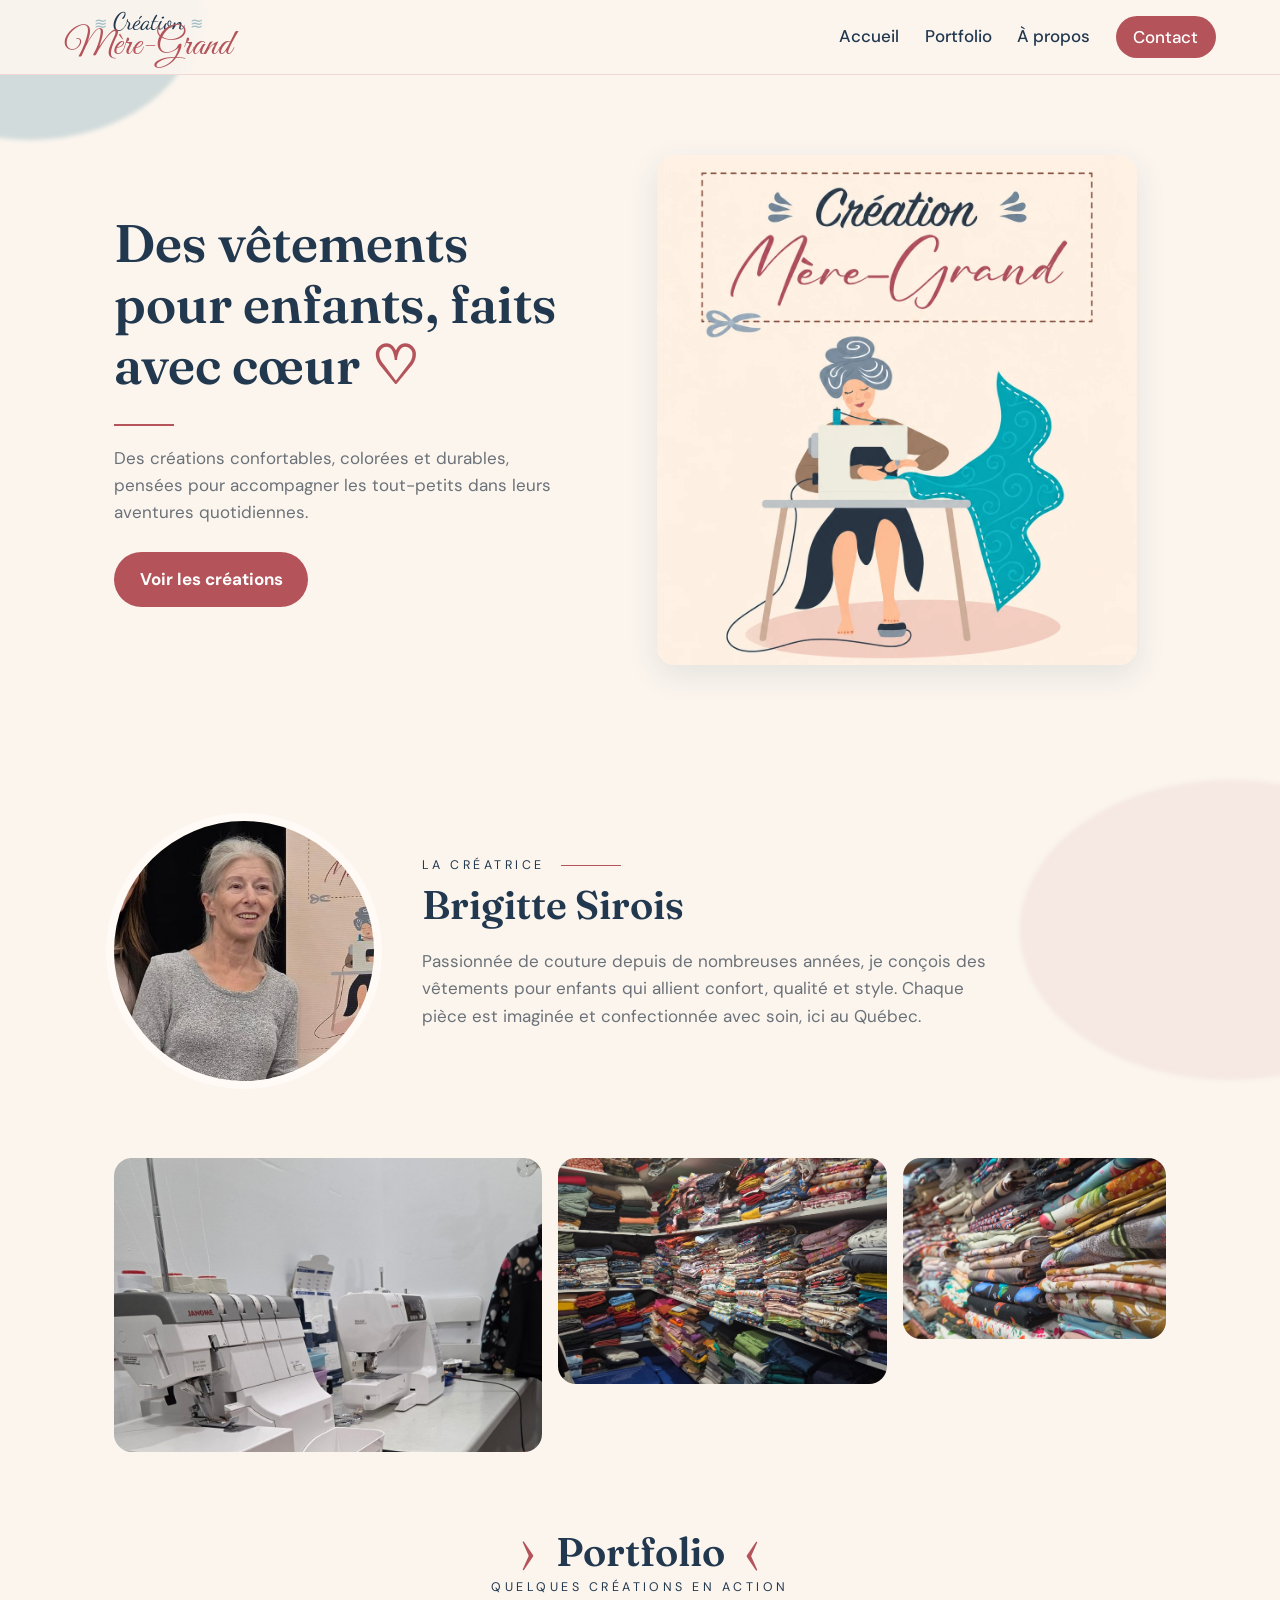
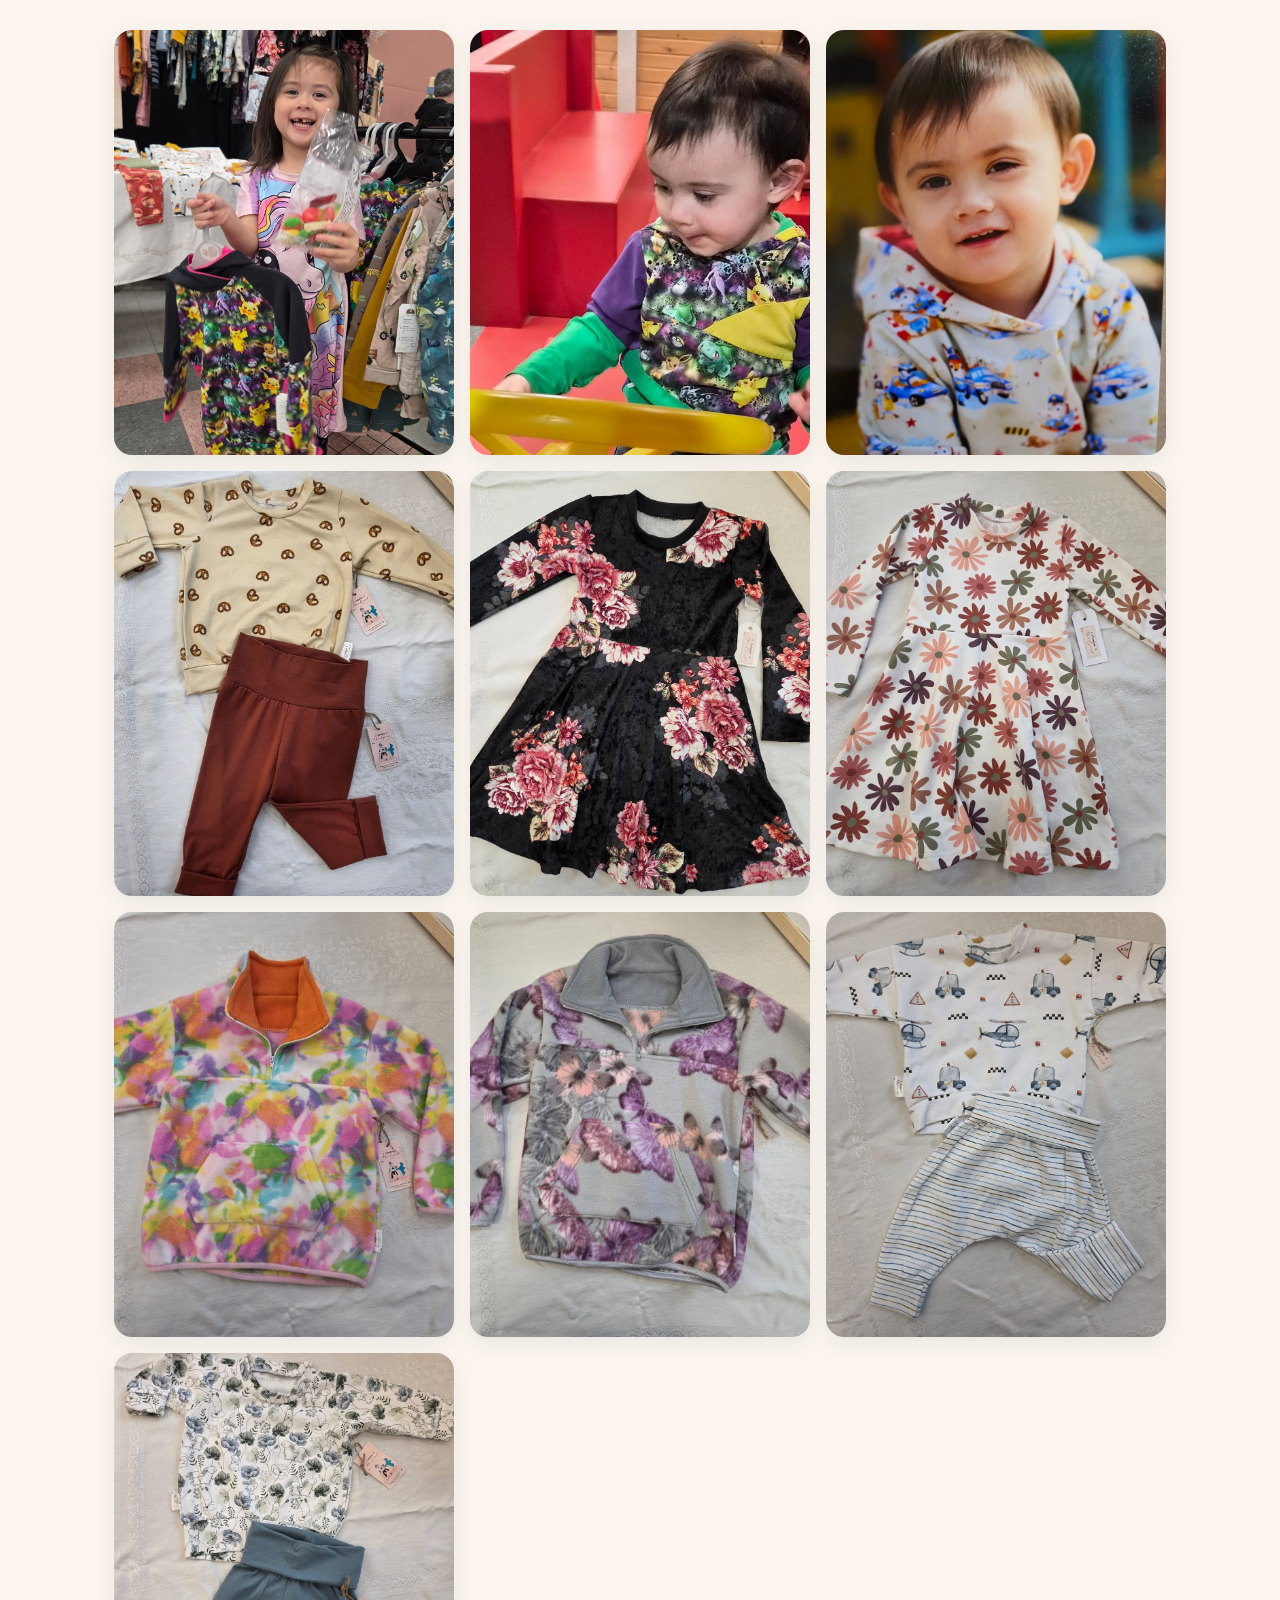
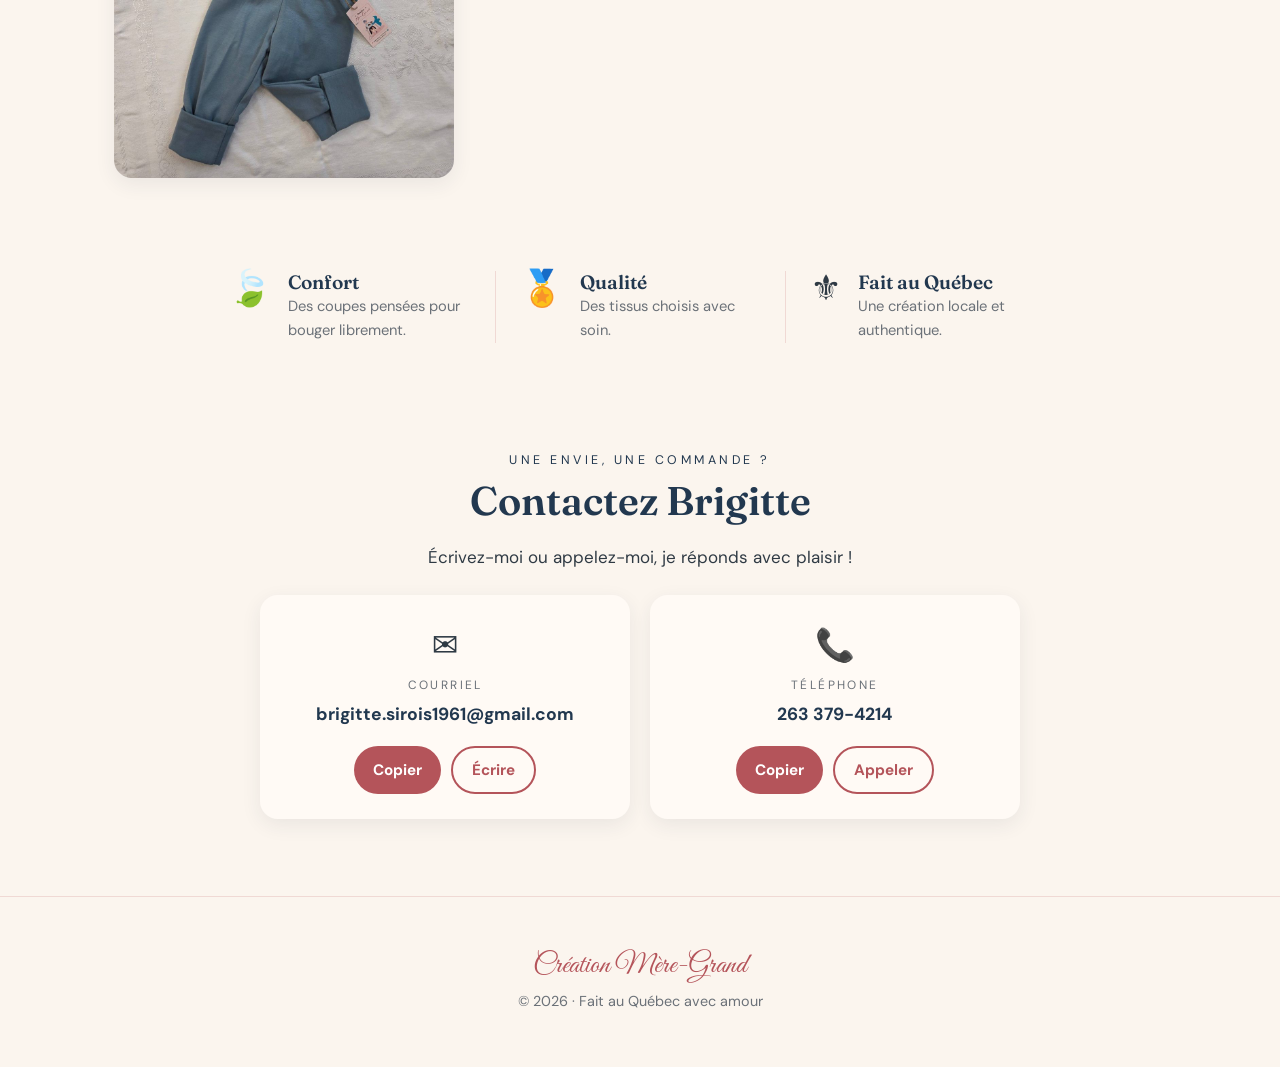
==== commit fd24a81d: "Portfolio : 7 nouvelles créations Co-Authored-By: Claude Opus 5.5 <noreply@anthropic.com>" ====
--- a/index.html
+++ b/index.html
@@ -77,6 +77,27 @@
       </figure>
       <figure class="item">
         <img src="images/creation-6.jpg" alt="Petit garçon souriant avec un chandail à capuchon motifs voitures de police">
+      </figure>
+      <figure class="item">
+        <img src="images/creation-7.jpg" alt="Ensemble chandail à motifs de bretzels et pantalon rouille" loading="lazy">
+      </figure>
+      <figure class="item">
+        <img src="images/creation-8.jpg" alt="Robe en velours noir à grosses fleurs roses" loading="lazy">
+      </figure>
+      <figure class="item">
+        <img src="images/creation-9.jpg" alt="Robe à marguerites aux tons rose, rouille et vert" loading="lazy">
+      </figure>
+      <figure class="item">
+        <img src="images/creation-10.jpg" alt="Chandail en polar multicolore avec col orange et poche kangourou" loading="lazy">
+      </figure>
+      <figure class="item">
+        <img src="images/creation-11.jpg" alt="Chandail en polar gris à papillons mauves" loading="lazy">
+      </figure>
+      <figure class="item">
+        <img src="images/creation-12.jpg" alt="Ensemble bébé chandail voitures de police et hélicoptères, pantalon rayé" loading="lazy">
+      </figure>
+      <figure class="item">
+        <img src="images/creation-13.jpg" alt="Ensemble bébé chandail fleurs et lapins, pantalon bleu" loading="lazy">
       </figure>
     </div>
   </section>
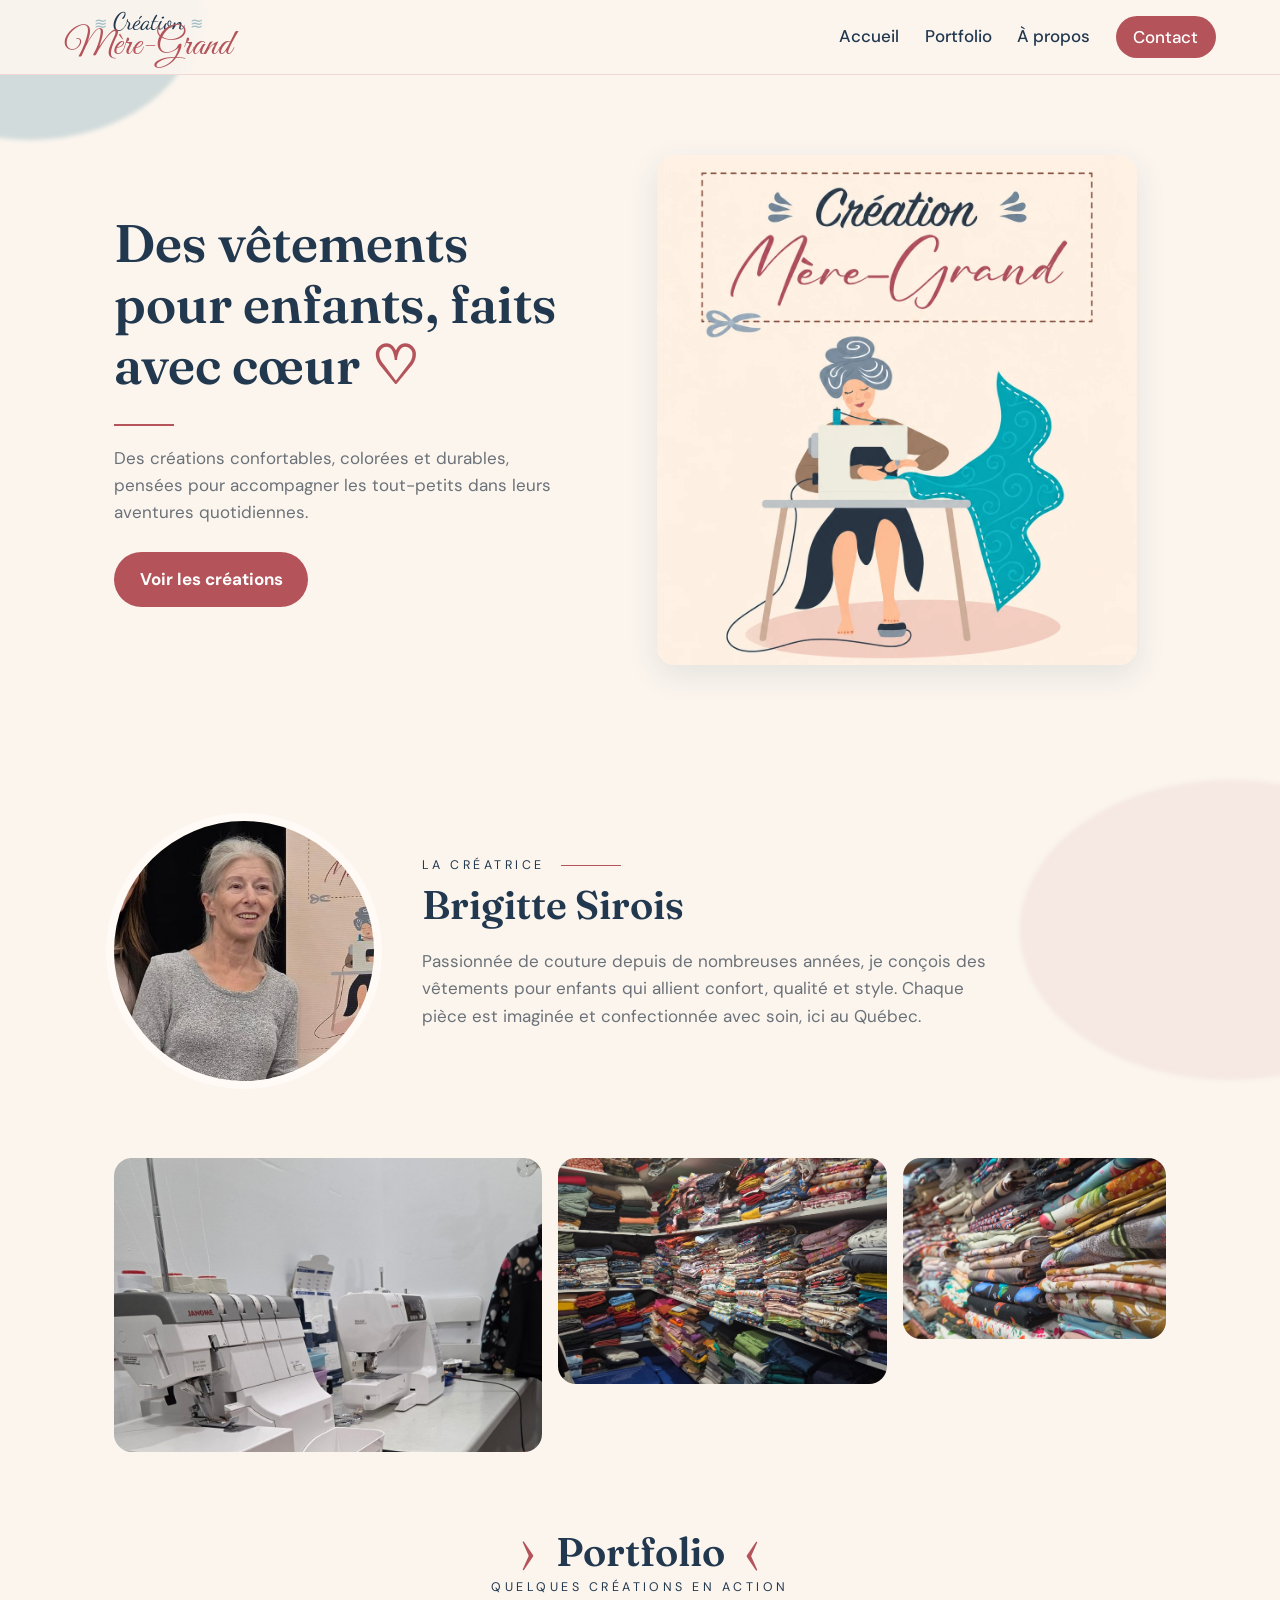
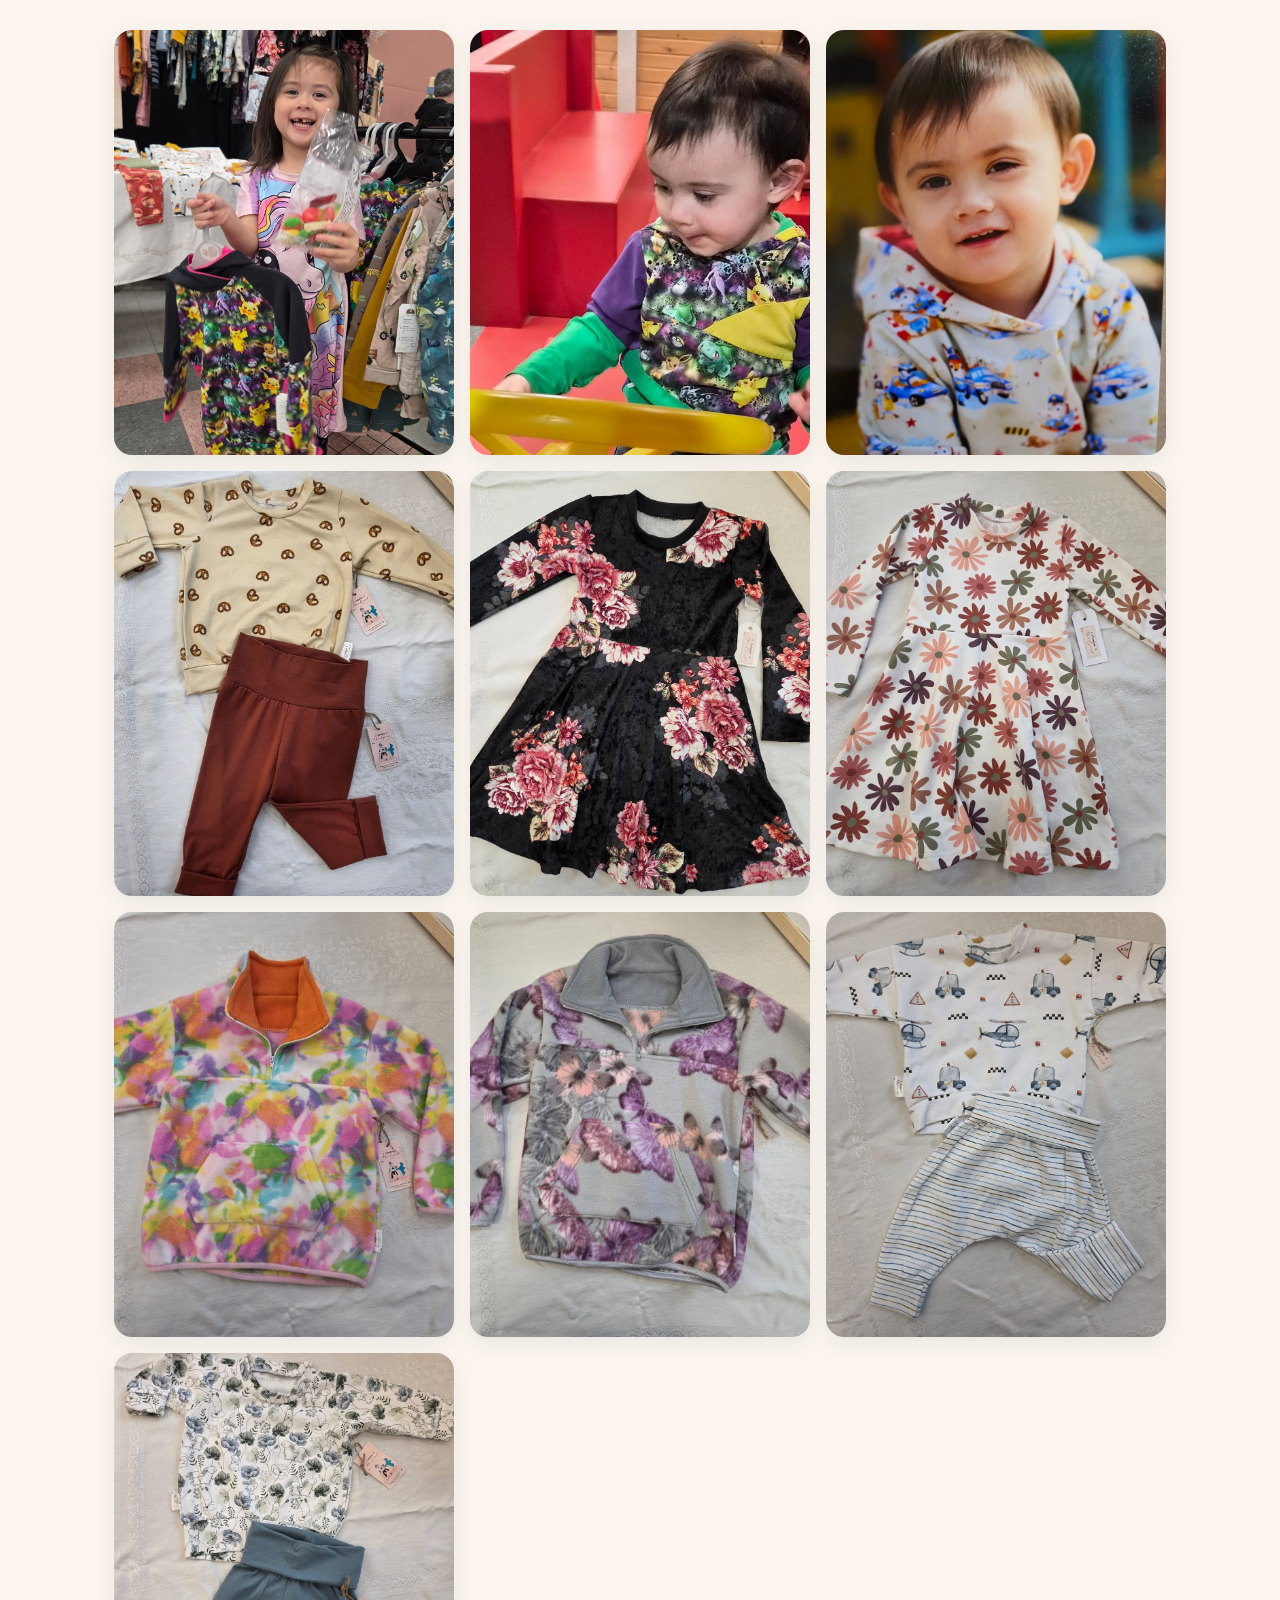
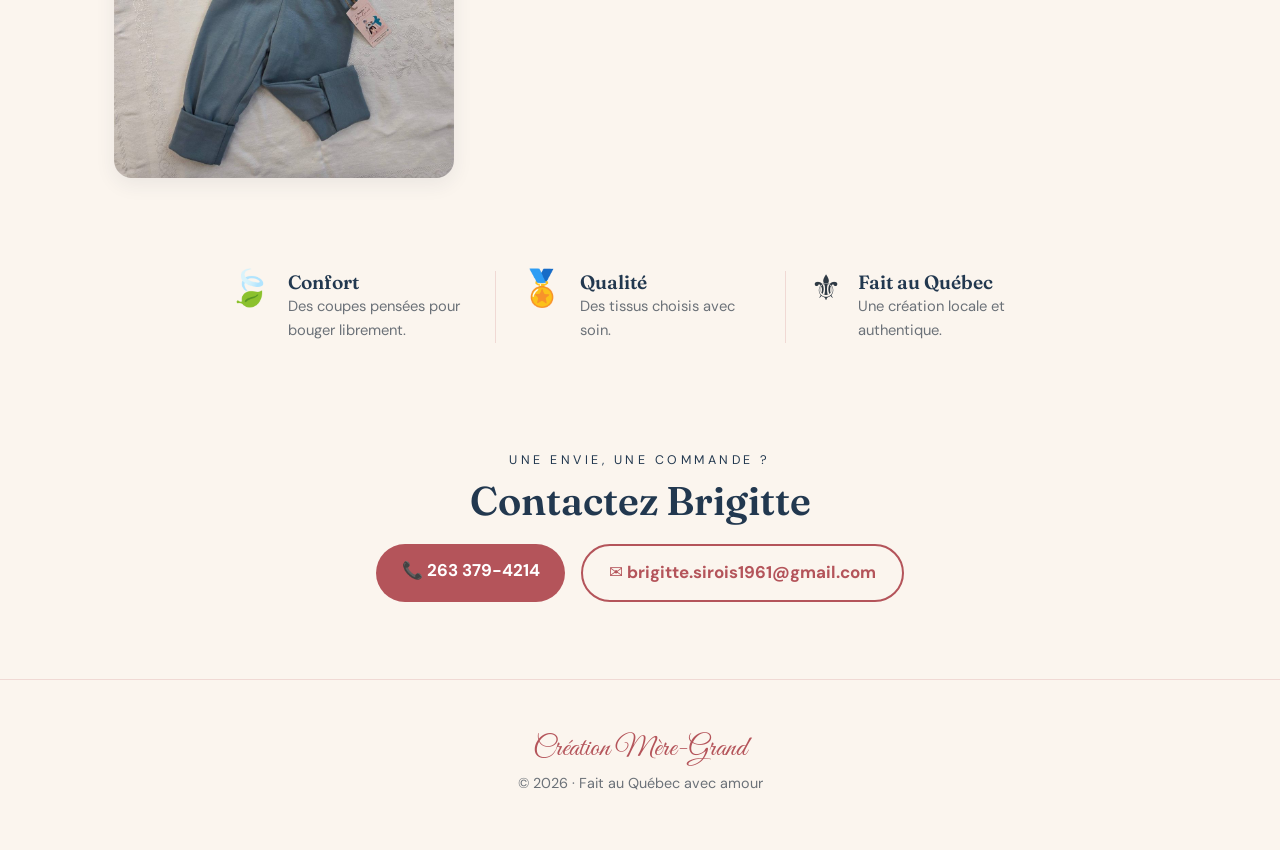
==== commit 8c88af61: "Contact : revenir aux deux boutons téléphone et courriel Co-Authored-By: Claude Opus 5.5 <noreply@an" ====
--- a/index.html
+++ b/index.html
@@ -122,27 +122,9 @@
   <section id="contact" class="section contact">
     <p class="eyebrow center">Une envie, une commande ?</p>
     <h2>Contactez Brigitte</h2>
-    <p>Écrivez-moi ou appelez-moi, je réponds avec plaisir !</p>
-
-    <div class="contact-cards">
-      <div class="contact-card">
-        <span class="cc-ico">✉️</span>
-        <span class="cc-label">Courriel</span>
-        <span class="cc-value" id="courriel">brigitte.sirois1961@gmail.com</span>
-        <div class="cc-actions">
-          <button type="button" class="btn copy-btn" data-copy="brigitte.sirois1961@gmail.com">Copier</button>
-          <a class="btn btn-outline" href="mailto:brigitte.sirois1961@gmail.com?subject=Création%20Mère-Grand">Écrire</a>
-        </div>
-      </div>
-      <div class="contact-card">
-        <span class="cc-ico">📞</span>
-        <span class="cc-label">Téléphone</span>
-        <span class="cc-value">263 379-4214</span>
-        <div class="cc-actions">
-          <button type="button" class="btn copy-btn" data-copy="263 379-4214">Copier</button>
-          <a class="btn btn-outline" href="tel:+12633794214">Appeler</a>
-        </div>
-      </div>
+    <div class="contact-links">
+      <a class="btn" href="tel:+12633794214">📞 263 379-4214</a>
+      <a class="btn btn-outline" href="mailto:brigitte.sirois1961@gmail.com?subject=Création%20Mère-Grand">✉️ brigitte.sirois1961@gmail.com</a>
     </div>
   </section>
 
@@ -160,20 +142,6 @@
 
   <script>
     document.getElementById('annee').textContent = new Date().getFullYear();
-
-    // Boutons « Copier »
-    document.querySelectorAll('.copy-btn').forEach(btn => {
-      btn.addEventListener('click', async () => {
-        const text = btn.dataset.copy;
-        try { await navigator.clipboard.writeText(text); }
-        catch {
-          const t = document.createElement('textarea'); t.value = text; document.body.appendChild(t);
-          t.select(); document.execCommand('copy'); t.remove();
-        }
-        const old = btn.textContent; btn.textContent = 'Copié ✓'; btn.classList.add('copied');
-        setTimeout(() => { btn.textContent = old; btn.classList.remove('copied'); }, 2000);
-      });
-    });
 
     // Visionneuse
     (function () {
--- a/style.css
+++ b/style.css
@@ -125,23 +125,6 @@
 .contact-links { display: flex; flex-wrap: wrap; justify-content: center; gap: 1rem; margin-top: 1rem; }
 .contact .btn { word-break: break-all; }
 
-/* Cartes de contact */
-.contact-cards {
-  display: grid; grid-template-columns: repeat(auto-fit, minmax(260px, 1fr)); gap: 1.2rem;
-  max-width: 760px; margin: 1.5rem auto 0;
-}
-.contact-card {
-  display: flex; flex-direction: column; align-items: center; gap: .3rem;
-  background: var(--surface); border-radius: var(--radius); padding: 1.6rem 1.2rem;
-  box-shadow: 0 6px 20px rgba(34,56,79,.08);
-}
-.cc-ico { font-size: 2rem; }
-.cc-label { text-transform: uppercase; letter-spacing: .2em; font-size: .75rem; color: var(--muted); }
-.cc-value { font-weight: 700; color: var(--navy); font-size: 1.1rem; word-break: break-all; user-select: all; }
-.cc-actions { display: flex; gap: .6rem; margin-top: .8rem; flex-wrap: wrap; justify-content: center; }
-.cc-actions .btn { padding: .6rem 1.2rem; font-size: .95rem; }
-.copy-btn { border: 0; cursor: pointer; font: inherit; font-weight: 700; }
-.copy-btn.copied { background: #4f8a6b; }
 
 footer { text-align: center; padding: 2rem 16px 2.5rem; color: var(--muted); font-size: .9rem; border-top: 1px solid var(--rose-soft); }
 .footer-script { font-family: "Great Vibes", cursive; font-size: 1.8rem; color: var(--rose); }
